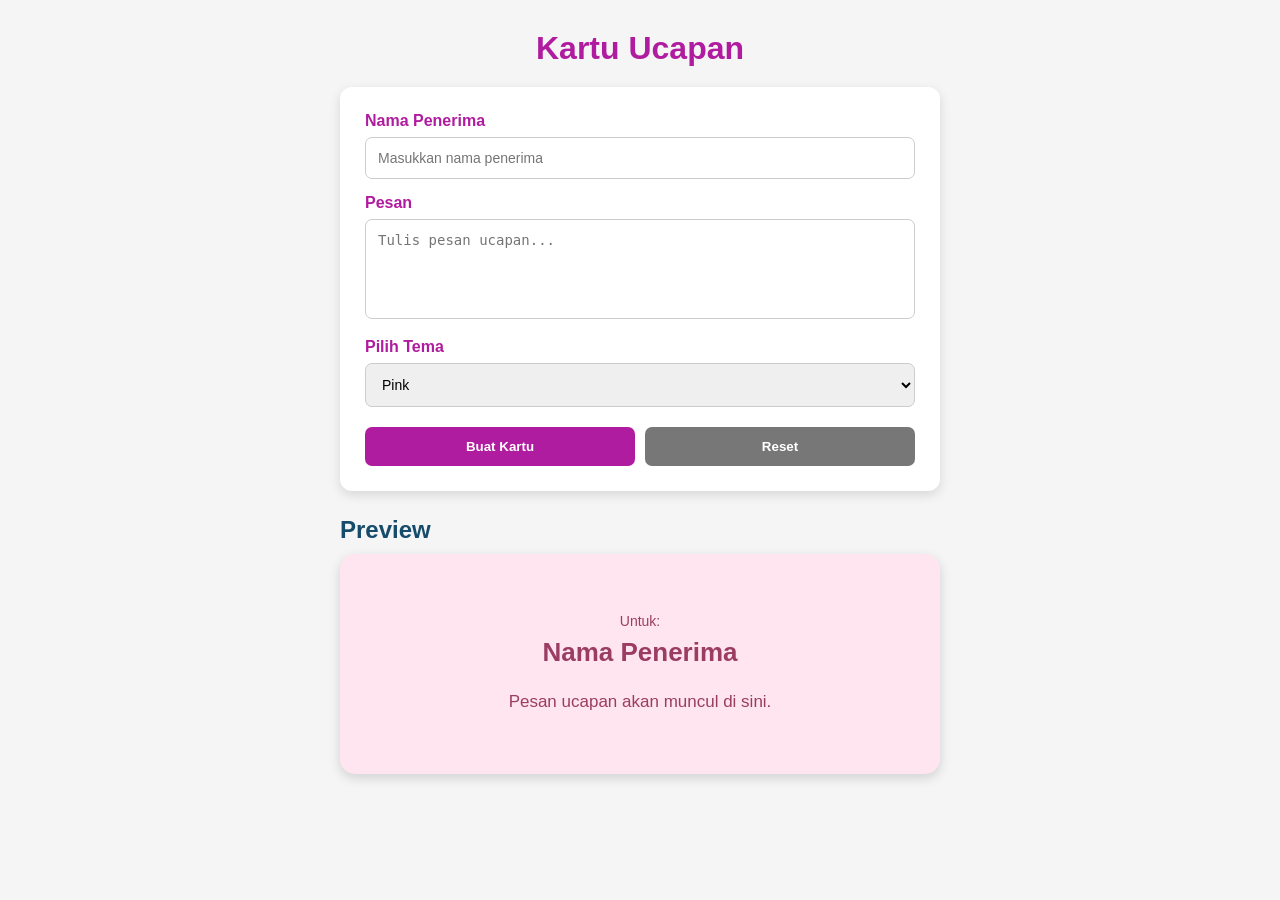
==== index.html @ 7737ac9c "UTS NABILA" ====
<!DOCTYPE html>
<html lang="id">
<head>
    <meta charset="UTF-8">
    <meta name="viewport" content="width=device-width, initial-scale=1.0">
    <title>Kartu Ucapan</title>
    <link rel="stylesheet" href="style.css">
</head>
<body>
    <main class="container">
        <h1>Kartu Ucapan</h1>
        <div class="form-card">
            <label for="penerima">Nama Penerima</label>
            <input
                type="text"
                id="penerima"
                placeholder="Masukkan nama penerima">
            <label for="pesan">Pesan</label>
            <textarea id="pesan" placeholder="Tulis pesan ucapan..."></textarea>
            <label for="tema">Pilih Tema</label>
            <select id="tema">
                <option value="pink">Pink</option>
                <option value="biru">Biru</option>
                <option value="hijau">Hijau</option>
                <option value="ungu">Ungu</option>
            </select>
            <div class="buttons">
                <button id="buatKartu">Buat Kartu</button>
                <button id="reset" class="reset">Reset</button>
            </div>
        </div>

        <div class="preview">
            <h2>Preview</h2>
            <div id="kartu" class="kartu pink">
                <p class="untuk">Untuk:</p>
                <h3 id="previewPenerima">
                    Nama Penerima
                </h3>
                <p id="previewPesan">
                    Pesan ucapan akan muncul di sini.
                </p>
            </div>
        </div>
    </main>
    <script src="main.js"></script>

</body>
</html>
---- style.css ----
* {
    margin: 0;
    padding: 0;
    box-sizing: border-box;
}
body {
    font-family: Arial, sans-serif;
    background-color: #f5f5f5;
    min-height: 100vh;
    display: flex;
    justify-content: center;
    padding: 30px 15px;
}
.container {
    width: 100%;
    max-width: 600px;
}
h1 {
    text-align: center;
    color: #b01c9f;
    margin-bottom: 20px;
}
.form-card {
    background-color: white;
    padding: 25px;
    border-radius: 12px;
    box-shadow: 0 4px 12px rgba(0, 0, 0, 0.12);
}
label {
    display: block;
    margin-bottom: 7px;
    margin-top: 15px;
    font-weight: bold;
    color: #b01c9f;
}
label:first-child {
    margin-top: 0;
}
input,
textarea,
select {
    width: 100%;
    padding: 12px;
    border: 1px solid #ccc;
    border-radius: 7px;
    font-size: 14px;
}
textarea {
    height: 100px;
    resize: none;
}
input:focus,
textarea:focus,
select:focus {
    outline: none;
    border-color: #a226b8;
}
.buttons {
    display: flex;
    gap: 10px;
    margin-top: 20px;
}
button {
    flex: 1;
    padding: 12px;
    border: none;
    border-radius: 7px;
    cursor: pointer;
    background-color: #b01c9f;
    color: white;
    font-weight: bold;
}

button:hover {
    opacity: 0.85;
}

.reset {
    background-color: #777;
}

.preview {
    margin-top: 25px;
}
.preview h2 {
    color: #164b6b;
    margin-bottom: 10px;
}
.kartu {
    padding: 35px 25px;
    border-radius: 15px;
    text-align: center;
    min-height: 220px;
    display: flex;
    flex-direction: column;
    justify-content: center;
    box-shadow: 0 4px 12px rgba(0, 0, 0, 0.15);
    transition: 0.3s;
}
.untuk {
    font-size: 14px;
    margin-bottom: 8px;
}
.kartu h3 {
    font-size: 26px;
    margin-bottom: 20px;
}
.kartu #previewPesan {
    font-size: 17px;
    line-height: 1.6;
}
.pink {
    background-color: #ffe5ef;
    color: #9b3d62;
}
.biru {
    background-color: #e1f0ff;
    color: #28618c;
}
.hijau {
    background-color: #e2f5e9;
    color: #35734a;
}
.ungu {
    background-color: #eee3ff;
    color: #684398;
}
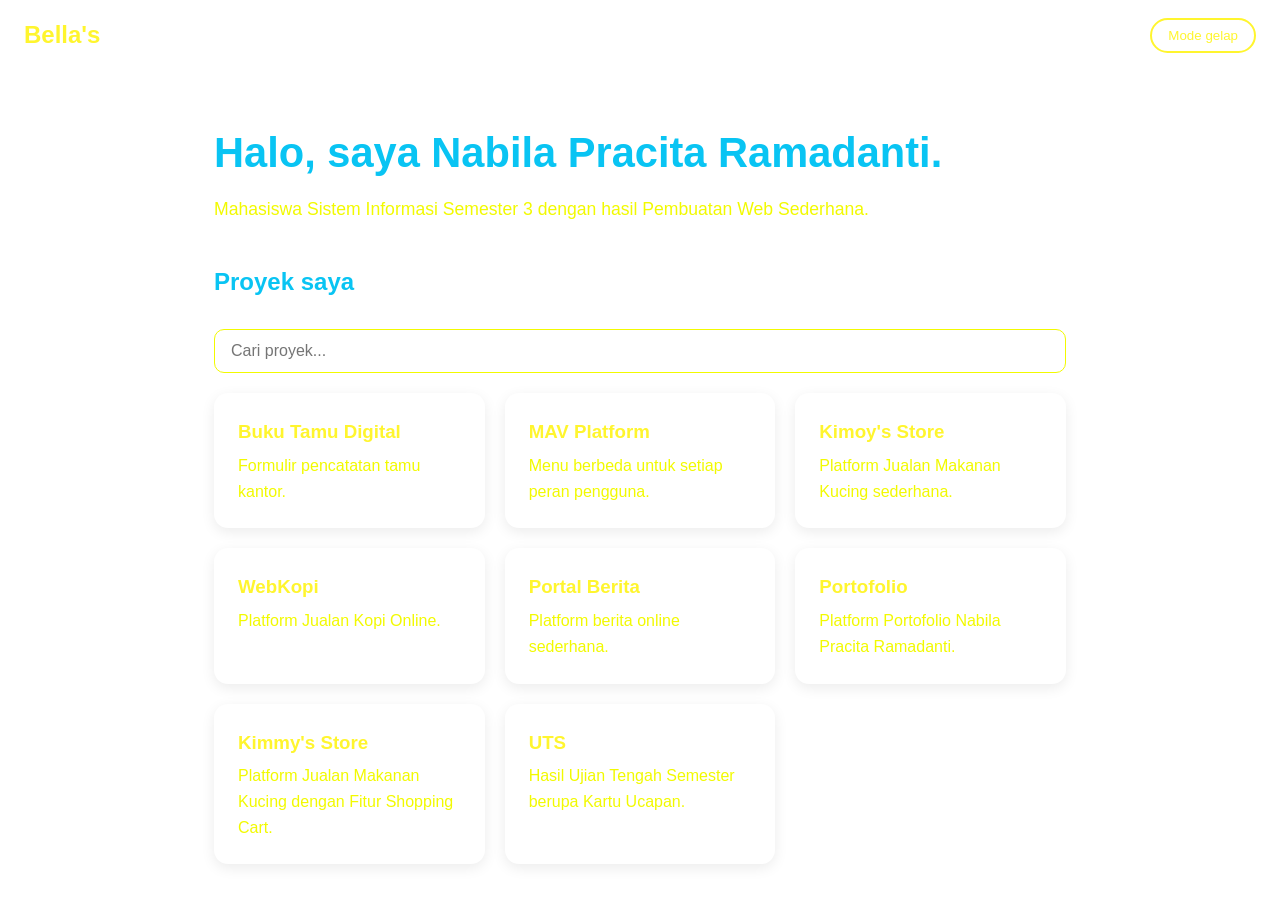
==== commit 042f0efb: "Modul Daftar Proyek" ====
--- a/index.html
+++ b/index.html
@@ -1,49 +1,66 @@
 <!DOCTYPE html>
 <html lang="id">
-<head>
+  <head>
     <meta charset="UTF-8">
-    <meta name="viewport" content="width=device-width, initial-scale=1.0">
-    <title>Kartu Ucapan</title>
+    <meta name="viewport" content="width=device-width, initial-scale=1">
+    <title>Portofolio Nabila Pracita Ramadanti</title>
+    <!-- Menghubungkan file CSS -->
     <link rel="stylesheet" href="style.css">
-</head>
-<body>
-    <main class="container">
-        <h1>Kartu Ucapan</h1>
-        <div class="form-card">
-            <label for="penerima">Nama Penerima</label>
-            <input
-                type="text"
-                id="penerima"
-                placeholder="Masukkan nama penerima">
-            <label for="pesan">Pesan</label>
-            <textarea id="pesan" placeholder="Tulis pesan ucapan..."></textarea>
-            <label for="tema">Pilih Tema</label>
-            <select id="tema">
-                <option value="pink">Pink</option>
-                <option value="biru">Biru</option>
-                <option value="hijau">Hijau</option>
-                <option value="ungu">Ungu</option>
-            </select>
-            <div class="buttons">
-                <button id="buatKartu">Buat Kartu</button>
-                <button id="reset" class="reset">Reset</button>
-            </div>
-        </div>
-
-        <div class="preview">
-            <h2>Preview</h2>
-            <div id="kartu" class="kartu pink">
-                <p class="untuk">Untuk:</p>
-                <h3 id="previewPenerima">
-                    Nama Penerima
-                </h3>
-                <p id="previewPesan">
-                    Pesan ucapan akan muncul di sini.
-                </p>
-            </div>
-        </div>
+  </head>
+  <body>
+    <!-- ===== Bagian atas ===== -->
+    <header class="header">
+      <h2 class="logo">Bella's</h2>
+      <button id="tombol-tema">Mode gelap</button>
+    </header>
+    <main class="isi">
+      <!-- ===== Perkenalan ===== -->
+      <section class="perkenalan">
+        <h1>Halo, saya Nabila Pracita Ramadanti.</h1>
+        <p>Mahasiswa Sistem Informasi Semester 3 dengan hasil Pembuatan Web Sederhana.</p>
+      </section>
+      <!-- ===== Daftar proyek ===== -->
+      <h2>Proyek saya</h2>
+      <!-- Kotak pencarian (dipakai oleh script.js) -->
+      <input type="text" id="cari" placeholder="Cari proyek...">
+      <section class="daftar-proyek">
+        <!-- Satu kartu = satu proyek.            href mengarah ke index.html di dalam folder proyek tersebut. -->
+        <a class="kartu" href="buku-tamu-digital/index.html">
+          <h3>Buku Tamu Digital</h3>
+          <p>Formulir pencatatan tamu kantor.</p>
+        </a>
+        <a class="kartu" href="mav-platform/index.html">
+          <h3>MAV Platform</h3>
+          <p>Menu berbeda untuk setiap peran pengguna.</p>
+        </a>
+        <a class="kartu" href="kimoy'sstore/index.html">
+          <h3>Kimoy's Store</h3>
+          <p>Platform Jualan Makanan Kucing sederhana.</p>
+        </a>
+        <a class="kartu" href="webkopi/index.html">
+          <h3>WebKopi</h3>
+          <p>Platform Jualan Kopi Online.</p>
+        </a>
+        <a class="kartu" href="portalberita/portal_berita.html">
+          <h3>Portal Berita</h3>
+          <p>Platform berita online sederhana.</p>
+        </a>
+        <a class="kartu" href="portofolio/index.html">
+          <h3>Portofolio</h3>
+          <p>Platform Portofolio Nabila Pracita Ramadanti.</p>
+        </a>
+        <a class="kartu" href="kimmystore/index.html">
+          <h3>Kimmy's Store</h3>
+          <p>Platform Jualan Makanan Kucing dengan Fitur Shopping Cart.</p>
+        </a>
+        <a class="kartu" href="UTS/index.html">
+          <h3>UTS</h3>
+          <p>Hasil Ujian Tengah Semester berupa Kartu Ucapan.</p>
+        </a>
+      </section>
+      <p id="pesan-kosong" class="pesan-kosong">Proyek tidak ditemukan.</p>
     </main>
-    <script src="main.js"></script>
-
-</body>
-</html>+    <!-- Menghubungkan file JavaScript (letakkan paling bawah) -->
+    <script src="script.js"></script>
+  </body>
+</html>
--- a/style.css
+++ b/style.css
@@ -1,127 +1,100 @@
+/* ===== 1. Warna ===== Variabel CSS: ubah warna cukup di sini saja. */
+:root {
+  --latar: #ffffff;
+  --kartu: #ffffff;
+  --teks: #09c4f3;
+  --teks-pudar: hsl(62, 100%, 49%);
+  --aksen: hsl(57, 100%, 59%);
+} /* Saat body diberi class "gelap" oleh JavaScript, warna berganti */
+body.gelap {
+  --latar: #121a18;
+  --kartu: #1b2623;
+  --teks: #e6efec;
+  --teks-pudar: #94a8a1;
+  --aksen: #5fd1c4;
+} /* ===== 2. Dasar halaman ===== */
 * {
-    margin: 0;
-    padding: 0;
-    box-sizing: border-box;
+  box-sizing: border-box;
 }
 body {
-    font-family: Arial, sans-serif;
-    background-color: #f5f5f5;
-    min-height: 100vh;
-    display: flex;
-    justify-content: center;
-    padding: 30px 15px;
+  margin: 0;
+  font-family: Arial, sans-serif;
+  line-height: 1.6;
+  background: var(--latar);
+  color: var(--teks);
+} /* ===== 3. Bagian atas ===== */
+.header {
+  display: flex;
+  justify-content: space-between;
+  align-items: center;
+  padding: 16px 24px;
 }
-.container {
-    width: 100%;
-    max-width: 600px;
+.logo {
+  margin: 0;
+  color: var(--aksen);
 }
-h1 {
-    text-align: center;
-    color: #b01c9f;
-    margin-bottom: 20px;
+#tombol-tema {
+  padding: 8px 16px;
+  border: 2px solid var(--aksen);
+  border-radius: 20px;
+  background: transparent;
+  color: var(--aksen);
+  cursor: pointer;
+} /* ===== 4. Isi halaman ===== */
+.isi {
+  max-width: 900px;
+  margin: 0 auto;
+  padding: 0 24px 60px;
 }
-.form-card {
-    background-color: white;
-    padding: 25px;
-    border-radius: 12px;
-    box-shadow: 0 4px 12px rgba(0, 0, 0, 0.12);
+.perkenalan {
+  padding: 50px 0 20px;
 }
-label {
-    display: block;
-    margin-bottom: 7px;
-    margin-top: 15px;
-    font-weight: bold;
-    color: #b01c9f;
+.perkenalan h1 {
+  font-size: 2.6rem;
+  margin: 0 0 8px;
 }
-label:first-child {
-    margin-top: 0;
-}
-input,
-textarea,
-select {
-    width: 100%;
-    padding: 12px;
-    border: 1px solid #ccc;
-    border-radius: 7px;
-    font-size: 14px;
-}
-textarea {
-    height: 100px;
-    resize: none;
-}
-input:focus,
-textarea:focus,
-select:focus {
-    outline: none;
-    border-color: #a226b8;
-}
-.buttons {
-    display: flex;
-    gap: 10px;
-    margin-top: 20px;
-}
-button {
-    flex: 1;
-    padding: 12px;
-    border: none;
-    border-radius: 7px;
-    cursor: pointer;
-    background-color: #b01c9f;
-    color: white;
-    font-weight: bold;
-}
-
-button:hover {
-    opacity: 0.85;
-}
-
-.reset {
-    background-color: #777;
-}
-
-.preview {
-    margin-top: 25px;
-}
-.preview h2 {
-    color: #164b6b;
-    margin-bottom: 10px;
+.perkenalan p {
+  color: var(--teks-pudar);
+  font-size: 1.1rem;
+  margin: 0;
+} /* ===== 5. Pencarian ===== */
+#cari {
+  width: 100%;
+  padding: 12px 16px;
+  margin: 8px 0 20px;
+  border: 1px solid var(--teks-pudar);
+  border-radius: 10px;
+  font-size: 1rem;
+  background: var(--kartu);
+  color: var(--teks);
+} /* ===== 6. Kartu proyek ===== */
+.daftar-proyek {
+  display: grid;
+  grid-template-columns: repeat(auto-fill, minmax(250px, 1fr));
+  gap: 20px;
 }
 .kartu {
-    padding: 35px 25px;
-    border-radius: 15px;
-    text-align: center;
-    min-height: 220px;
-    display: flex;
-    flex-direction: column;
-    justify-content: center;
-    box-shadow: 0 4px 12px rgba(0, 0, 0, 0.15);
-    transition: 0.3s;
+  display: block;
+  padding: 24px;
+  background: var(--kartu);
+  border-radius: 14px;
+  box-shadow: 0 4px 14px rgba(0, 0, 0, 0.08);
+  color: inherit;
+  text-decoration: none;
+  transition: transform 0.2s;
 }
-.untuk {
-    font-size: 14px;
-    margin-bottom: 8px;
+.kartu:hover {
+  transform: translateY(-4px);
 }
 .kartu h3 {
-    font-size: 26px;
-    margin-bottom: 20px;
+  margin: 0 0 6px;
+  color: var(--aksen);
 }
-.kartu #previewPesan {
-    font-size: 17px;
-    line-height: 1.6;
+.kartu p {
+  margin: 0;
+  color: var(--teks-pudar);
+} /* Pesan "tidak ditemukan" disembunyikan dulu */
+.pesan-kosong {
+  display: none;
+  color: var(--teks-pudar);
 }
-.pink {
-    background-color: #ffe5ef;
-    color: #9b3d62;
-}
-.biru {
-    background-color: #e1f0ff;
-    color: #28618c;
-}
-.hijau {
-    background-color: #e2f5e9;
-    color: #35734a;
-}
-.ungu {
-    background-color: #eee3ff;
-    color: #684398;
-}
